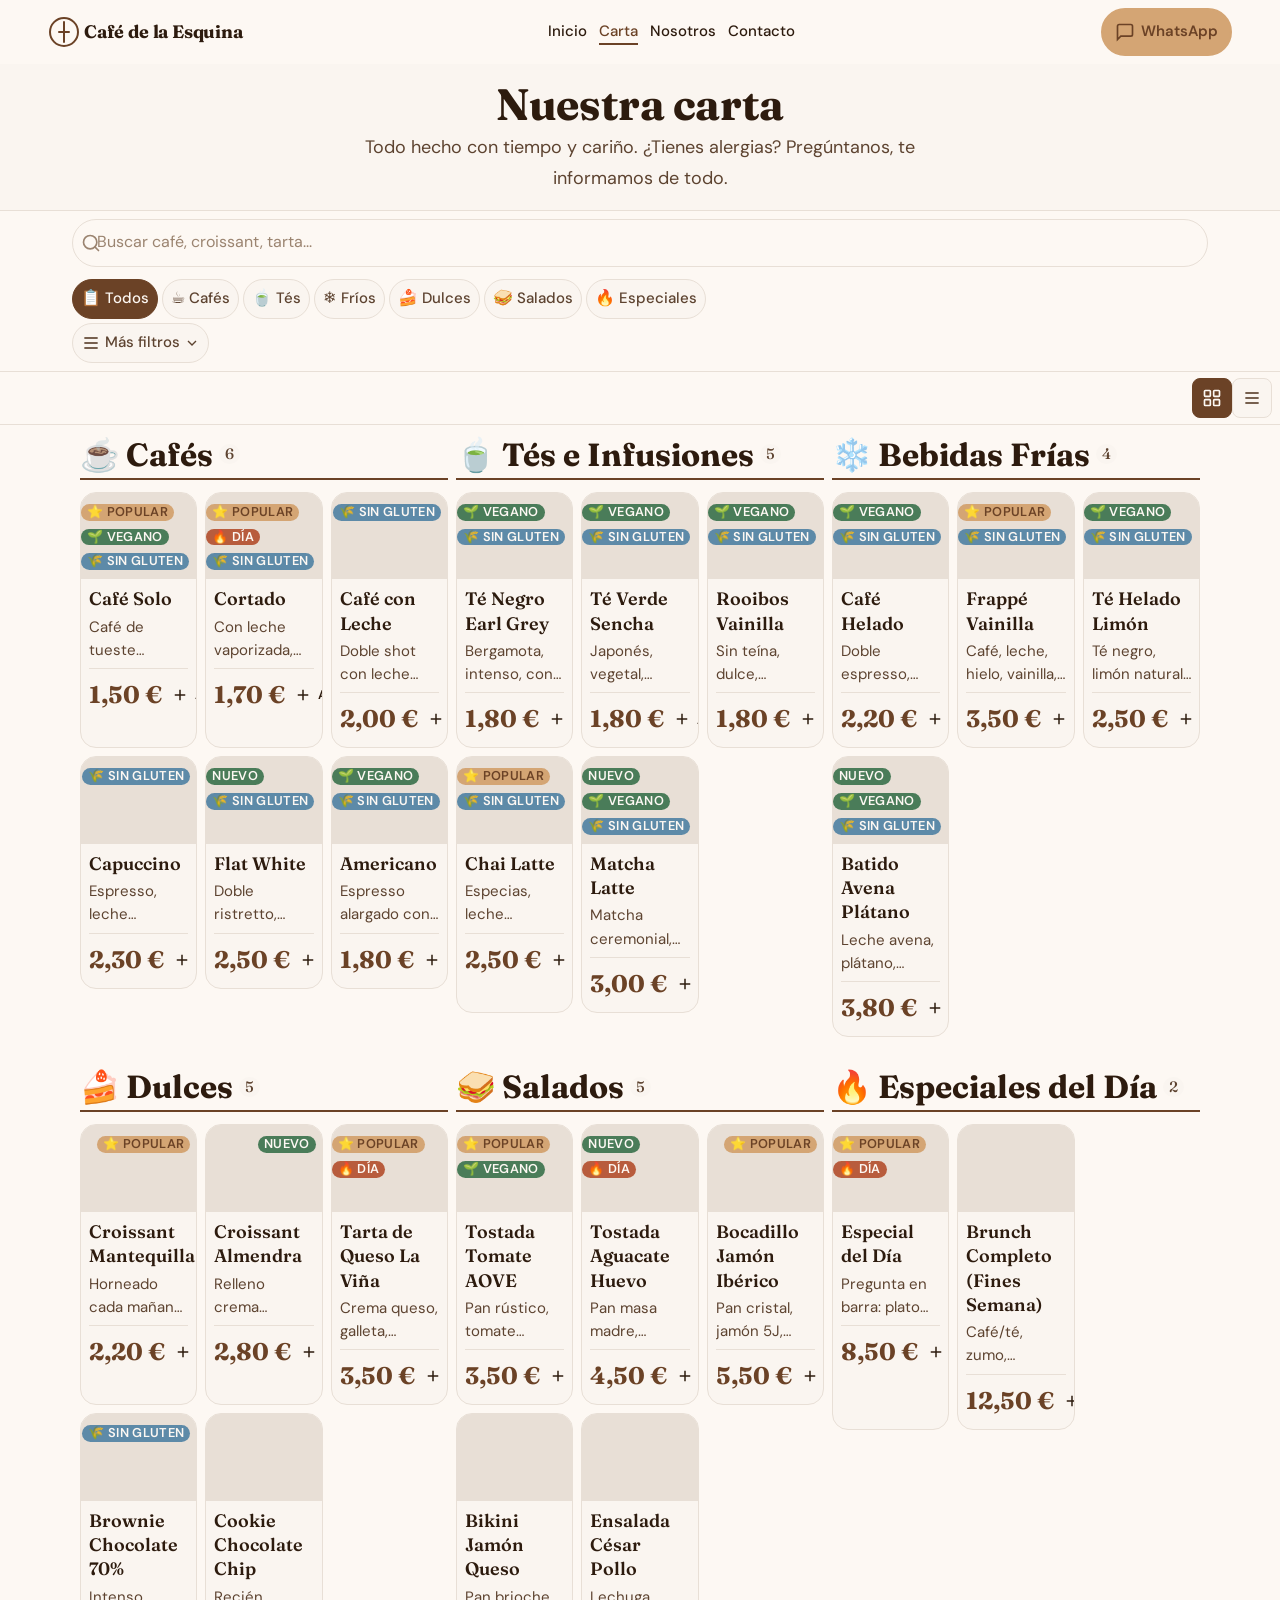
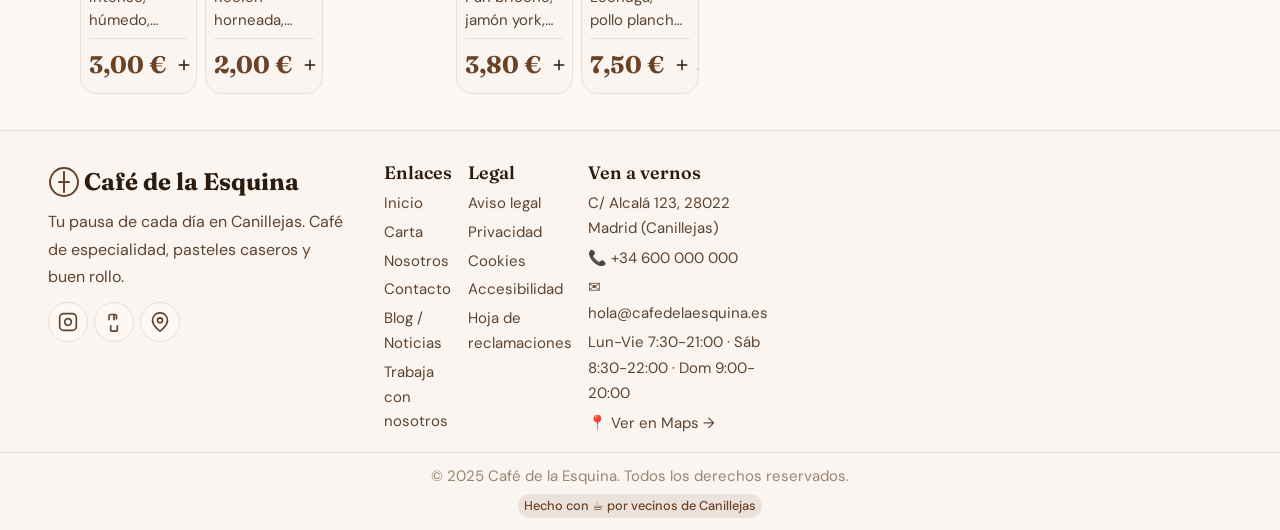
==== carta.html @ 40ae6f1a "Café de la Esquina - demo deploy ready" ====
<!DOCTYPE html>
<html lang="es">
<head>
  <meta charset="UTF-8">
  <meta name="viewport" content="width=device-width, initial-scale=1.0">
  <meta name="description" content="Carta completa de Café de la Esquina. Cafés de especialidad, tés, bebidas frías, dulces caseros y salados. Filtra por categoría, alérgenos o dieta. Pide por WhatsApp.">
  <meta name="theme-color" content="#6B4226">
  <title>Carta | Café de la Esquina</title>

  <!-- Open Graph -->
  <meta property="og:type" content="website">
  <meta property="og:url" content="https://cafe-esquina-demo.netlify.app/carta.html">
  <meta property="og:title" content="Carta completa | Café de la Esquina">
  <meta property="og:description" content="Cafés de especialidad, tés, bebidas frías, dulces caseros y salados. Filtra por categoría y pide por WhatsApp.">
  <meta property="og:image" content="https://cafe-esquina-demo.netlify.app/assets/images/og-carta.webp">

  <!-- Twitter Card -->
  <meta name="twitter:card" content="summary_large_image">
  <meta name="twitter:title" content="Carta completa | Café de la Esquina">
  <meta name="twitter:description" content="Cafés de especialidad, tés, bebidas frías, dulces caseros y salados.">

  <!-- Schema.org Menu -->
  <script type="application/ld+json">
  {
    "@context": "https://schema.org",
    "@type": "Menu",
    "name": "Carta Café de la Esquina",
    "description": "Cafés de especialidad, tés, bebidas frías, dulces caseros y salados",
    "hasMenuSection": [
      {"@type": "MenuSection", "name": "Cafés", "description": "Cafés de especialidad tueste natural"},
      {"@type": "MenuSection", "name": "Tés e Infusiones", "description": "Tés premium e infusiones sin teína"},
      {"@type": "MenuSection", "name": "Bebidas Frías", "description": "Café helado, frappés, tés fríos, batidos"},
      {"@type": "MenuSection", "name": "Dulces", "description": "Pasteles caseros, croissants, cookies"},
      {"@type": "MenuSection", "name": "Salados", "description": "Tostadas, bocadillos, ensaladas"},
      {"@type": "MenuSection", "name": "Especiales del Día", "description": "Plato casero cambiante y brunch fines de semana"}
    ]
  }
  </script>

  <!-- Fonts -->
  <link rel="preload" as="style" href="https://fonts.googleapis.com/css2?family=Fraunces:opsz,wght@9..144,400;9..144,600;9..144,700;9..144,900&family=DM+Sans:wght@400;500;600;700&family=JetBrains+Mono:wght@400;500&display=swap">
  <link rel="stylesheet" href="https://fonts.googleapis.com/css2?family=Fraunces:opsz,wght@9..144,400;9..144,600;9..144,700;9..144,900&family=DM+Sans:wght@400;500;600;700&family=JetBrains+Mono:wght@400;500&display=swap" media="print" onload="this.media='all'">
  <noscript><link rel="stylesheet" href="https://fonts.googleapis.com/css2?family=Fraunces:opsz,wght@9..144,400;9..144,600;9..144,700;9..144,900&family=DM+Sans:wght@400;500;600;700&family=JetBrains+Mono:wght@400;500&display=swap"></noscript>

  <!-- CSS -->
  <link rel="stylesheet" href="assets/css/main.css">
</head>
<body class="page-carta">
  <a href="#main" class="skip-link">Saltar al contenido principal</a>

  <!-- Header -->
  <header class="header" role="banner">
    <div class="header__inner container">
      <a href="/" class="header__logo" aria-label="Café de la Esquina - Inicio">
        <svg class="header__logo-icon" viewBox="0 0 32 32" fill="none" aria-hidden="true">
          <circle cx="16" cy="16" r="14" stroke="#6B4226" stroke-width="2"/>
          <path d="M16 6v10M16 16v10M11 16h10" stroke="#6B4226" stroke-width="2" stroke-linecap="round"/>
        </svg>
        <span class="header__logo-text">Café de la Esquina</span>
      </a>

      <nav class="header__nav" role="navigation" aria-label="Navegación principal">
        <ul class="header__nav-list">
          <li><a href="/" class="header__nav-link">Inicio</a></li>
          <li><a href="/carta.html" class="header__nav-link" aria-current="page">Carta</a></li>
          <li><a href="/nosotros.html" class="header__nav-link">Nosotros</a></li>
          <li><a href="/contacto.html" class="header__nav-link">Contacto</a></li>
        </ul>
      </nav>

      <div class="header__actions">
        <a href="https://wa.me/34600000000?text=Hola%21%20Quiero%20hacer%20un%20pedido" class="btn btn--accent header__btn-whatsapp" target="_blank" rel="noopener noreferrer" aria-label="WhatsApp: Pedir o reservar">
          <svg class="btn__icon" width="20" height="20" viewBox="0 0 24 24" fill="none" stroke="currentColor" stroke-width="2" aria-hidden="true"><path d="M21 15a2 2 0 0 1-2 2H7l-4 4V5a2 2 0 0 1 2-2h14a2 2 0 0 1 2 2z"></path></svg>
          <span>WhatsApp</span>
        </a>
        <button class="header__hamburger" aria-expanded="false" aria-controls="drawer" aria-label="Abrir menú">
          <span class="header__hamburger-icon" aria-hidden="true"></span>
        </button>
      </div>
    </div>
  </header>

  <!-- Mobile Drawer -->
  <div class="drawer-backdrop" id="drawer-backdrop" aria-hidden="true"></div>
  <aside class="drawer" id="drawer" role="dialog" aria-modal="true" aria-label="Menú móvil">
    <div class="drawer__header">
      <h2 class="drawer__title">Menú</h2>
      <button class="drawer__close" aria-label="Cerrar menú"><svg width="24" height="24" viewBox="0 0 24 24" fill="none" stroke="currentColor" stroke-width="2"><line x1="18" y1="6" x2="6" y2="18"></line><line x1="6" y1="6" x2="18" y2="18"></line></svg></button>
    </div>
    <nav class="drawer__nav" role="navigation" aria-label="Navegación móvil">
      <ul class="drawer__nav-list">
        <li><a href="/" class="drawer__nav-link">Inicio</a></li>
        <li><a href="/carta.html" class="drawer__nav-link" aria-current="page">Carta</a></li>
        <li><a href="/nosotros.html" class="drawer__nav-link">Nosotros</a></li>
        <li><a href="/contacto.html" class="drawer__nav-link">Contacto</a></li>
      </ul>
      <div class="drawer__info">
        <div class="drawer__info-item"><svg class="drawer__info-icon" viewBox="0 0 24 24" fill="none" stroke="currentColor" stroke-width="2" aria-hidden="true"><path d="M21 10c0 7-9 13-9 13s-9-6-9-13a9 9 0 0 1 18 0z"></path><circle cx="12" cy="10" r="3"></circle></svg><span>C/ Alcalá 123, 28022 Madrid (Canillejas)</span></div>
        <div class="drawer__info-item"><svg class="drawer__info-icon" viewBox="0 0 24 24" fill="none" stroke="currentColor" stroke-width="2" aria-hidden="true"><circle cx="12" cy="12" r="10"></circle><polyline points="12 6 12 12 16 14"></polyline></svg><span>Lun-Vie 7:30-21:00 · Sáb 8:30-22:00 · Dom 9:00-20:00</span></div>
      </div>
      <div class="drawer__actions">
        <a href="https://wa.me/34600000000?text=Hola%21%20Quiero%20hacer%20un%20pedido" class="btn btn--accent btn--full" target="_blank" rel="noopener noreferrer"><svg width="20" height="20" viewBox="0 0 24 24" fill="none" stroke="currentColor" stroke-width="2" aria-hidden="true"><path d="M21 15a2 2 0 0 1-2 2H7l-4 4V5a2 2 0 0 1 2-2h14a2 2 0 0 1 2 2z"></path></svg><span>Escribir por WhatsApp</span></a>
        <a href="/carta.html" class="btn btn--outline btn--full">Ver carta completa</a>
      </div>
    </nav>
  </aside>

  <main id="main" role="main">
    <!-- Page Header -->
    <header class="menu-header">
      <div class="container">
        <h1 class="menu-header__title text-h2">Nuestra carta</h1>
        <p class="menu-header__subtitle text-body-lg">Todo hecho con tiempo y cariño. ¿Tienes alergias? Pregúntanos, te informamos de todo.</p>
      </div>
    </header>

    <!-- Filters -->
    <div class="menu-filters" role="search" aria-label="Filtros de la carta">
      <div class="container">
        <div class="menu-filters__search">
          <label for="menu-search" class="visually-hidden">Buscar en la carta</label>
          <input type="search" id="menu-search" class="menu-filters__input form-input" placeholder="Buscar café, croissant, tarta..." aria-describedby="search-hint">
          <span id="search-hint" class="visually-hidden">Escribe para filtrar por nombre o descripción</span>
        </div>

        <div class="menu-filters__categories" role="tablist" aria-label="Categorías">
          <button class="menu-filters__category menu-filters__category--active" role="tab" aria-selected="true" data-category="all" aria-controls="menu-panel">
            <span class="menu-filters__category-icon" aria-hidden="true">📋</span> Todos
          </button>
          <button class="menu-filters__category" role="tab" aria-selected="false" data-category="cafes" aria-controls="menu-panel">
            <span class="menu-filters__category-icon" aria-hidden="true">☕</span> Cafés
          </button>
          <button class="menu-filters__category" role="tab" aria-selected="false" data-category="tes" aria-controls="menu-panel">
            <span class="menu-filters__category-icon" aria-hidden="true">🍵</span> Tés
          </button>
          <button class="menu-filters__category" role="tab" aria-selected="false" data-category="frios" aria-controls="menu-panel">
            <span class="menu-filters__category-icon" aria-hidden="true">❄️</span> Fríos
          </button>
          <button class="menu-filters__category" role="tab" aria-selected="false" data-category="dulces" aria-controls="menu-panel">
            <span class="menu-filters__category-icon" aria-hidden="true">🍰</span> Dulces
          </button>
          <button class="menu-filters__category" role="tab" aria-selected="false" data-category="salados" aria-controls="menu-panel">
            <span class="menu-filters__category-icon" aria-hidden="true">🥪</span> Salados
          </button>
          <button class="menu-filters__category" role="tab" aria-selected="false" data-category="especiales" aria-controls="menu-panel">
            <span class="menu-filters__category-icon" aria-hidden="true">🔥</span> Especiales
          </button>
        </div>

        <!-- Advanced Filters Toggle -->
        <button class="menu-filters__more" aria-expanded="false" aria-controls="advanced-filters" id="filters-toggle">
          <svg width="20" height="20" viewBox="0 0 24 24" fill="none" stroke="currentColor" stroke-width="2" aria-hidden="true"><line x1="4" y1="12" x2="20" y2="12"></line><line x1="4" y1="6" x2="20" y2="6"></line><line x1="4" y1="18" x2="20" y2="18"></line></svg>
          <span>Más filtros</span>
          <svg class="menu-filters__more-icon" width="16" height="16" viewBox="0 0 24 24" fill="none" stroke="currentColor" stroke-width="2" aria-hidden="true"><polyline points="6 9 12 15 18 9"></polyline></svg>
        </button>

        <!-- Advanced Filters Panel -->
        <div class="menu-filters__advanced" id="advanced-filters" role="region" aria-label="Filtros avanzados" hidden>
          <div class="menu-filters__advanced-group">
            <span class="menu-filters__advanced-label">Alérgenos</span>
            <div class="menu-filters__chips" role="group" aria-label="Filtrar por alérgenos">
              <button class="menu-filters__chip" data-filter="allergen" data-value="gluten" role="checkbox" aria-checked="false">🌾 Gluten</button>
              <button class="menu-filters__chip" data-filter="allergen" data-value="lactosa" role="checkbox" aria-checked="false">🥛 Lácteos</button>
              <button class="menu-filters__chip" data-filter="allergen" data-value="frutos-secos" role="checkbox" aria-checked="false">🥜 Frutos secos</button>
              <button class="menu-filters__chip" data-filter="allergen" data-value="huevo" role="checkbox" aria-checked="false">🥚 Huevo</button>
              <button class="menu-filters__chip" data-filter="allergen" data-value="soja" role="checkbox" aria-checked="false">🫘 Soja</button>
              <button class="menu-filters__chip" data-filter="allergen" data-value="sin-alergenos" role="checkbox" aria-checked="false">✅ Sin alérgenos</button>
            </div>
          </div>
          <div class="menu-filters__advanced-group">
            <span class="menu-filters__advanced-label">Dietas</span>
            <div class="menu-filters__chips" role="group" aria-label="Filtrar por dieta">
              <button class="menu-filters__chip" data-filter="dietary" data-value="vegan" role="checkbox" aria-checked="false">🌱 Vegano</button>
              <button class="menu-filters__chip" data-filter="dietary" data-value="vegetarian" role="checkbox" aria-checked="false">🥗 Vegetariano</button>
              <button class="menu-filters__chip" data-filter="dietary" data-value="sin-azucar" role="checkbox" aria-checked="false">🚫 Sin azúcar</button>
              <button class="menu-filters__chip" data-filter="dietary" data-value="gluten-free" role="checkbox" aria-checked="false">🌾 Sin gluten</button>
            </div>
          </div>
          <div class="menu-filters__advanced-group">
            <label class="form-checkbox">
              <input type="checkbox" id="filter-favorites" class="form-input" role="checkbox">
              <span class="form-checkbox__check"></span>
              <span>Solo mis favoritos ❤️</span>
            </label>
          </div>
        </div>
      </div>
    </div>

    <!-- View Toggle (Desktop) -->
    <div class="menu-view-toggle" role="group" aria-label="Cambiar vista" hidden>
      <button class="menu-view-toggle__btn menu-view-toggle__btn--active" data-view="grid" aria-pressed="true" aria-label="Vista cuadrícula">
        <svg class="menu-view-toggle__icon" viewBox="0 0 24 24" fill="none" stroke="currentColor" stroke-width="2" aria-hidden="true"><rect x="3" y="3" width="7" height="7" rx="1"></rect><rect x="14" y="3" width="7" height="7" rx="1"></rect><rect x="3" y="14" width="7" height="7" rx="1"></rect><rect x="14" y="14" width="7" height="7" rx="1"></rect></svg>
      </button>
      <button class="menu-view-toggle__btn" data-view="list" aria-pressed="false" aria-label="Vista lista">
        <svg class="menu-view-toggle__icon" viewBox="0 0 24 24" fill="none" stroke="currentColor" stroke-width="2" aria-hidden="true"><line x1="4" y1="6" x2="20" y2="6"></line><line x1="4" y1="12" x2="20" y2="12"></line><line x1="4" y1="18" x2="20" y2="18"></line></svg>
      </button>
    </div>

    <!-- Menu Content -->
    <section class="menu-content" id="menu-panel" aria-label="Platos de la carta">
      <div class="container">
        <div class="menu-grid" id="menu-grid" role="list">
          <!-- Populated by JS -->
        </div>
      </div>
    </section>
  </main>

  <!-- Location Bar (Mobile) -->
  <div class="location-bar location-bar--mobile" role="contentinfo" aria-label="Información de ubicación y contacto rápido">
    <a href="https://maps.app.goo.gl/XXXX" class="location-bar__item" target="_blank" rel="noopener noreferrer" aria-label="Ver en Google Maps">
      <svg class="location-bar__icon" viewBox="0 0 24 24" fill="none" stroke="currentColor" stroke-width="2" aria-hidden="true"><path d="M21 10c0 7-9 13-9 13s-9-6-9-13a9 9 0 0 1 18 0z"></path><circle cx="12" cy="10" r="3"></circle></svg>
      <span class="location-bar__label">Ubicación</span>
      <span class="location-bar__text">Canillejas</span>
    </a>
    <div class="location-bar__item" id="location-status" aria-live="polite">
      <svg class="location-bar__icon" viewBox="0 0 24 24" fill="none" stroke="currentColor" stroke-width="2" aria-hidden="true"><circle cx="12" cy="12" r="10"></circle><polyline points="12 6 12 12 16 14"></polyline></svg>
      <span class="location-bar__label">Estado</span>
      <span class="location-bar__status location-bar__status--open" id="location-status-text">Abierto ahora</span>
    </div>
    <a href="https://wa.me/34600000000?text=Hola%21%20Quiero%20hacer%20un%20pedido" class="location-bar__item location-bar__item--whatsapp" target="_blank" rel="noopener noreferrer" aria-label="WhatsApp: Pedir o reservar">
      <svg class="location-bar__icon" viewBox="0 0 24 24" fill="none" stroke="currentColor" stroke-width="2" aria-hidden="true"><path d="M21 15a2 2 0 0 1-2 2H7l-4 4V5a2 2 0 0 1 2-2h14a2 2 0 0 1 2 2z"></path></svg>
      <span class="location-bar__label">WhatsApp</span>
    </a>
  </div>

  <!-- Cart -->
  <aside class="cart" id="cart" role="dialog" aria-modal="true" aria-label="Tu pedido" hidden>
    <div class="cart__header">
      <h2 class="cart__title">Tu pedido</h2>
      <button class="cart__close" aria-label="Cerrar carrito"><svg width="24" height="24" viewBox="0 0 24 24" fill="none" stroke="currentColor" stroke-width="2"><line x1="18" y1="6" x2="6" y2="18"></line><line x1="6" y1="6" x2="18" y2="18"></line></svg></button>
    </div>
    <div class="cart__empty">Tu carrito está vacío... pero la barra te espera ☕</div>
    <div class="cart__items" role="list" aria-label="Items del pedido"></div>
    <div class="cart__summary hidden">
      <div class="cart__total"><span class="cart__total-label">Total</span><span class="cart__total-amount text-price">0,00&nbsp;€</span></div>
      <div class="cart__actions">
        <button class="btn btn--accent btn--full btn--lg" id="cart-whatsapp">Pedir por WhatsApp</button>
        <button class="btn btn--ghost btn--full" id="cart-clear">Vaciar carrito</button>
      </div>
    </div>
  </aside>

  <!-- Footer -->
  <footer class="footer" role="contentinfo">
    <div class="footer__main container">
      <div class="footer__brand">
        <a href="/" class="footer__logo" aria-label="Café de la Esquina - Inicio">
          <svg class="footer__logo-icon" viewBox="0 0 32 32" fill="none" aria-hidden="true"><circle cx="16" cy="16" r="14" stroke="#6B4226" stroke-width="2"/><path d="M16 6v10M16 16v10M11 16h10" stroke="#6B4226" stroke-width="2" stroke-linecap="round"/></svg>
          <span class="footer__logo-text">Café de la Esquina</span>
        </a>
        <p class="footer__tagline">Tu pausa de cada día en Canillejas. Café de especialidad, pasteles caseros y buen rollo.</p>
        <div class="footer__social" role="list" aria-label="Redes sociales">
          <a href="https://instagram.com/cafedelaesquina" class="footer__social-link" target="_blank" rel="noopener noreferrer" aria-label="Instagram"><svg class="footer__social-icon" viewBox="0 0 24 24" fill="none" stroke="currentColor" stroke-width="2" aria-hidden="true"><rect x="2" y="2" width="20" height="20" rx="5" ry="5"></rect><path d="M16 11.37A4 4 0 1 1 12.63 8 4 4 0 0 1 16 11.37z"></path><line x1="17.5" y1="6.5" x2="17.51" y2="6.5"></line></svg></a>
          <a href="https://tiktok.com/@cafedelaesquina" class="footer__social-link" target="_blank" rel="noopener noreferrer" aria-label="TikTok"><svg class="footer__social-icon" viewBox="0 0 24 24" fill="none" stroke="currentColor" stroke-width="2" aria-hidden="true"><path d="M15 8.85V5a2 2 0 0 0-2-2H8a2 2 0 0 0-2 2v4.85M12 4v6M8 16v5a2 2 0 0 0 2 2h4a2 2 0 0 0 2-2v-5"></path></svg></a>
          <a href="https://maps.app.goo.gl/XXXX" class="footer__social-link" target="_blank" rel="noopener noreferrer" aria-label="Google Maps"><svg class="footer__social-icon" viewBox="0 0 24 24" fill="none" stroke="currentColor" stroke-width="2" aria-hidden="true"><path d="M21 10c0 7-9 13-9 13s-9-6-9-13a9 9 0 0 1 18 0z"></path><circle cx="12" cy="10" r="3"></circle></svg></a>
        </div>
      </div>

      <div class="footer__columns">
        <nav class="footer__column" aria-label="Enlaces principales">
          <h3 class="footer__column-title">Enlaces</h3>
          <ul class="footer__links">
            <li><a href="/" class="footer__link">Inicio</a></li>
            <li><a href="/carta.html" class="footer__link">Carta</a></li>
            <li><a href="/nosotros.html" class="footer__link">Nosotros</a></li>
            <li><a href="/contacto.html" class="footer__link">Contacto</a></li>
            <li><a href="/blog.html" class="footer__link">Blog / Noticias</a></li>
            <li><a href="/trabaja.html" class="footer__link">Trabaja con nosotros</a></li>
          </ul>
        </nav>

        <nav class="footer__column" aria-label="Información legal">
          <h3 class="footer__column-title">Legal</h3>
          <ul class="footer__links">
            <li><a href="/aviso-legal.html" class="footer__link">Aviso legal</a></li>
            <li><a href="/privacidad.html" class="footer__link">Privacidad</a></li>
            <li><a href="/cookies.html" class="footer__link">Cookies</a></li>
            <li><a href="/accesibilidad.html" class="footer__link">Accesibilidad</a></li>
            <li><a href="/hoja-reclamaciones.html" class="footer__link">Hoja de reclamaciones</a></li>
          </ul>
        </nav>

        <div class="footer__column">
          <h3 class="footer__column-title">Ven a vernos</h3>
          <address class="footer__info" style="font-style: normal;">
            <p>C/ Alcalá 123, 28022 Madrid (Canillejas)</p>
            <p><a href="tel:+34600000000" class="footer__info-link">📞 +34 600 000 000</a></p>
            <p><a href="mailto:hola@cafedelaesquina.es" class="footer__info-link">✉️ hola@cafedelaesquina.es</a></p>
            <p>Lun-Vie 7:30-21:00 · Sáb 8:30-22:00 · Dom 9:00-20:00</p>
            <a href="https://maps.app.goo.gl/XXXX" class="footer__info-link" target="_blank" rel="noopener noreferrer">📍 Ver en Maps →</a>
          </address>
        </div>
      </div>
    </div>

    <div class="footer__bottom">
      <p class="footer__copyright">&copy; 2025 Café de la Esquina. Todos los derechos reservados.</p>
      <p class="footer__badge">Hecho con ☕ por vecinos de Canillejas</p>
    </div>
  </footer>

  <!-- Scripts -->
  <script type="module" src="assets/js/main.js"></script>
</body>
</html>
---- assets/css/main.css ----
/* ========================================
   Café de la Esquina — Main Stylesheet
   Design tokens + components + utilities
   Mobile-first, zero dependencies
   ======================================== */

/* ========================================
   DESIGN TOKENS (from design-tokens.css)
   ======================================== */

:root {
  /* Colors */
  --color-primary: #6B4226;
  --color-secondary: #C49A6C;
  --color-accent: #D4A574;
  --color-bg: #FDF8F3;
  --color-surface: #FAF5F0;
  --color-text: #2D1B0E;
  --color-text-secondary: #5D4330;
  --color-text-muted: #9B8470;
  --color-text-inverse: #FDF8F3;
  --color-success: #4A7C59;
  --color-warning: #C49A6C;
  --color-error: #B85C3D;
  --color-info: #5D8AA8;

  --color-btn-primary-bg: var(--color-primary);
  --color-btn-primary-text: var(--color-text-inverse);
  --color-btn-primary-hover: #54331D;
  --color-btn-primary-active: #482A1A;

  --color-btn-secondary-bg: var(--color-secondary);
  --color-btn-secondary-text: var(--color-primary);
  --color-btn-secondary-hover: #B88D5E;
  --color-btn-secondary-active: #A67D52;

  --color-btn-accent-bg: var(--color-accent);
  --color-btn-accent-text: var(--color-primary);
  --color-btn-accent-hover: #C89666;
  --color-btn-accent-active: #B8885A;

  --color-btn-ghost-hover: rgba(107, 66, 38, 0.1);
  --color-btn-ghost-active: rgba(107, 66, 38, 0.15);

  --color-link: var(--color-primary);
  --color-link-hover: #54331D;
  --color-link-visited: rgba(107, 66, 38, 0.7);

  --color-focus-ring: var(--color-accent);
  --color-focus-ring-rgb: 212, 165, 116;

  --color-border: #E8DFD6;
  --color-border-hover: #D4C4B0;
  --color-border-focus: var(--color-primary);
  --color-border-error: var(--color-error);

  --color-input-bg: var(--color-bg);
  --color-input-placeholder: var(--color-text-muted);
  --color-input-disabled-bg: rgba(250, 245, 240, 0.5);

  --color-card-bg: var(--color-surface);
  --color-card-border: var(--color-border);
  --color-card-hover-border: rgba(107, 66, 38, 0.3);
  --color-card-hover-shadow: 0 12px 24px -8px rgb(45 27 14 / 0.12), 0 4px 8px -4px rgb(45 27 14 / 0.08);

  --color-badge-new: var(--color-success);
  --color-badge-popular: var(--color-accent);
  --color-badge-hot: var(--color-error);
  --color-badge-vegan: var(--color-success);
  --color-badge-gf: var(--color-info);

  --color-overlay-gradient: linear-gradient(180deg, rgba(45,27,14,0) 0%, rgba(45,27,14,0.6) 100%);
  --color-scrim: rgba(45, 27, 14, 0.4);

  /* Typography */
  --font-heading: 'Fraunces', Georgia, 'Times New Roman', serif;
  --font-body: 'DM Sans', system-ui, -apple-system, 'Segoe UI', Roboto, sans-serif;
  --font-mono: 'JetBrains Mono', 'Fira Code', monospace;

  --font-light: 300;
  --font-normal: 400;
  --font-medium: 500;
  --font-semibold: 600;
  --font-bold: 700;
  --font-extrabold: 800;
  --font-black: 900;

  --text-xs: clamp(0.7rem, 0.65rem + 0.25vw, 0.8rem);
  --text-sm: clamp(0.8125rem, 0.75rem + 0.3125vw, 0.9375rem);
  --text-base: clamp(0.9375rem, 0.875rem + 0.3125vw, 1rem);
  --text-lg: clamp(1.0625rem, 1rem + 0.3125vw, 1.125rem);
  --text-xl: clamp(1.25rem, 1.125rem + 0.625vw, 1.5rem);
  --text-2xl: clamp(1.5rem, 1.25rem + 1.25vw, 2rem);
  --text-3xl: clamp(1.875rem, 1.5rem + 1.875vw, 2.75rem);
  --text-4xl: clamp(2.25rem, 1.75rem + 2.5vw, 3.5rem);

  --leading-tight: 1.1;
  --leading-snug: 1.35;
  --leading-normal: 1.55;
  --leading-relaxed: 1.7;

  /* Spacing */
  --space-0: 0;
  --space-1: 0.125rem;
  --space-2: 0.25rem;
  --space-3: 0.375rem;
  --space-4: 0.5rem;
  --space-5: 0.625rem;
  --space-6: 0.75rem;
  --space-8: 1rem;
  --space-10: 1.25rem;
  --space-12: 1.5rem;
  --space-16: 2rem;
  --space-20: 2.5rem;
  --space-24: 3rem;
  --space-32: 4rem;
  --space-40: 5rem;
  --space-48: 6rem;

  --space-section-y: clamp(3rem, 8vw, 6rem);
  --space-container-x: clamp(1rem, 4vw, 2rem);
  --space-gap: clamp(1rem, 3vw, 1.5rem);
  --space-hero: clamp(4rem, 12vw, 8rem);

  /* Border Radius */
  --radius-none: 0;
  --radius-sm: 0.25rem;
  --radius-md: 0.5rem;
  --radius-lg: 0.75rem;
  --radius-xl: 1rem;
  --radius-2xl: 1.5rem;
  --radius-full: 9999px;
  --radius-image: 0.75rem;

  /* Shadows */
  --shadow-none: none;
  --shadow-xs: 0 1px 2px 0 rgb(45 27 14 / 0.05);
  --shadow-sm: 0 1px 3px 0 rgb(45 27 14 / 0.08), 0 1px 2px -1px rgb(45 27 14 / 0.08);
  --shadow-md: 0 4px 6px -1px rgb(45 27 14 / 0.07), 0 2px 4px -2px rgb(45 27 14 / 0.07);
  --shadow-lg: 0 10px 15px -3px rgb(45 27 14 / 0.07), 0 4px 6px -4px rgb(45 27 14 / 0.07);
  --shadow-xl: 0 20px 25px -5px rgb(45 27 14 / 0.08), 0 8px 10px -6px rgb(45 27 14 / 0.08);
  --shadow-2xl: 0 25px 50px -12px rgb(45 27 14 / 0.12);
  --shadow-inner: inset 0 2px 4px 0 rgb(45 27 14 / 0.05);
  --shadow-focus: 0 0 0 3px rgb(212 165 116 / 0.4);
  --shadow-card-hover: 0 12px 24px -8px rgb(45 27 14 / 0.12), 0 4px 8px -4px rgb(45 27 14 / 0.08);

  /* Z-index scale */
  --z-dropdown: 100;
  --z-sticky: 200;
  --z-fixed: 300;
  --z-drawer-backdrop: 400;
  --z-drawer: 500;
  --z-modal-backdrop: 600;
  --z-modal: 700;
  --z-toast: 800;
  --z-tooltip: 900;

  /* Transitions */
  --transition-fast: 150ms ease;
  --transition-base: 200ms ease;
  --transition-slow: 300ms ease;

  /* Container */
  --container-max: 1200px;
}

/* ========================================
   RESET & BASE
   ======================================== */

*, *::before, *::after {
  box-sizing: border-box;
  margin: 0;
  padding: 0;
}

html {
  font-size: 16px;
  scroll-behavior: smooth;
  -webkit-text-size-adjust: 100%;
}

@media (prefers-reduced-motion: reduce) {
  html { scroll-behavior: auto; }
  *, *::before, *::after {
    animation-duration: 0.01ms !important;
    animation-iteration-count: 1 !important;
    transition-duration: 0.01ms !important;
  }
}

body {
  font-family: var(--font-body);
  font-size: var(--text-base);
  font-weight: var(--font-normal);
  line-height: var(--leading-normal);
  color: var(--color-text);
  background-color: var(--color-bg);
  -webkit-font-smoothing: antialiased;
  -moz-osx-font-smoothing: grayscale;
  text-rendering: optimizeLegibility;
}

img, picture, video, canvas, svg {
  display: block;
  max-width: 100%;
  height: auto;
}

img { vertical-align: middle; }

a {
  color: var(--color-link);
  text-decoration: none;
  transition: color var(--transition-fast);
}

a:hover { color: var(--color-link-hover); }
a:visited { color: var(--color-link-visited); }
a:focus-visible { outline: none; box-shadow: var(--shadow-focus); border-radius: var(--radius-sm); }

button {
  font-family: inherit;
  font-size: inherit;
  line-height: inherit;
  color: inherit;
  background: none;
  border: none;
  cursor: pointer;
}

input, textarea, select {
  font-family: inherit;
  font-size: inherit;
  line-height: inherit;
  color: inherit;
}

ul, ol { list-style: none; }

h1, h2, h3, h4, h5, h6 {
  font-family: var(--font-heading);
  font-weight: var(--font-bold);
  line-height: var(--leading-tight);
  color: var(--color-text);
}

.text-h1 { font-size: var(--text-4xl); letter-spacing: -0.02em; }
.text-h2 { font-size: var(--text-3xl); letter-spacing: -0.01em; }
.text-h3 { font-size: var(--text-2xl); }
.text-h4 { font-size: var(--text-xl); }

.text-body { font-size: var(--text-base); line-height: var(--leading-normal); }
.text-body-lg { font-size: var(--text-lg); line-height: var(--leading-relaxed); }
.text-caption { font-size: var(--text-sm); color: var(--color-text-secondary); line-height: var(--leading-normal); }
.text-label { font-size: var(--text-xs); font-weight: var(--font-medium); text-transform: uppercase; letter-spacing: 0.05em; }
.text-price { font-family: var(--font-heading); font-size: var(--text-xl); font-weight: var(--font-bold); color: var(--color-primary); line-height: 1; }

/* ========================================
   ACCESSIBILITY UTILITIES
   ======================================== */

.skip-link {
  position: absolute;
  top: -100%;
  left: 50%;
  transform: translateX(-50%);
  padding: var(--space-4) var(--space-6);
  background: var(--color-primary);
  color: var(--color-text-inverse);
  font-family: var(--font-body);
  font-weight: var(--font-medium);
  border-radius: var(--radius-md);
  z-index: var(--z-tooltip);
  transition: top var(--transition-fast);
}

.skip-link:focus { top: var(--space-4); outline: none; box-shadow: var(--shadow-focus); }

.visually-hidden {
  position: absolute;
  width: 1px;
  height: 1px;
  padding: 0;
  margin: -1px;
  overflow: hidden;
  clip: rect(0, 0, 0, 0);
  white-space: nowrap;
  border: 0;
}

:focus:not(:focus-visible) { outline: none; }

:focus-visible {
  outline: none;
  box-shadow: var(--shadow-focus);
  border-radius: var(--radius-sm);
}

@media (prefers-contrast: high) {
  :root {
    --color-border: var(--color-text);
    --color-border-hover: var(--color-text);
    --color-card-border: var(--color-text);
  }
}

/* ========================================
   LAYOUT UTILITIES
   ======================================== */

.container {
  width: 100%;
  max-width: var(--container-max);
  margin: 0 auto;
  padding-left: var(--space-container-x);
  padding-right: var(--space-container-x);
}

.section {
  padding-top: var(--space-section-y);
  padding-bottom: var(--space-section-y);
}

.section--alt { background: var(--color-surface); }

.grid { display: grid; gap: var(--space-gap); }
.flex { display: flex; }
.flex-col { flex-direction: column; }
.items-center { align-items: center; }
.justify-center { justify-content: center; }
.justify-between { justify-content: space-between; }
.gap-4 { gap: var(--space-4); }
.gap-6 { gap: var(--space-6); }
.gap-8 { gap: var(--space-8); }
.gap-12 { gap: var(--space-12); }

/* ========================================
   BUTTONS
   ======================================== */

.btn {
  display: inline-flex;
  align-items: center;
  justify-content: center;
  gap: var(--space-3);
  padding: var(--space-3) var(--space-6);
  font-family: var(--font-body);
  font-size: var(--text-sm);
  font-weight: var(--font-semibold);
  line-height: 1.5;
  border-radius: var(--radius-full);
  transition: all var(--transition-fast);
  min-height: 48px;
  min-width: 48px;
  white-space: nowrap;
}

.btn:disabled { opacity: 0.5; cursor: not-allowed; pointer-events: none; }

.btn--primary {
  background: var(--color-btn-primary-bg);
  color: var(--color-btn-primary-text);
  border: 2px solid var(--color-btn-primary-bg);
}

.btn--primary:hover:not(:disabled) {
  background: var(--color-btn-primary-hover);
  border-color: var(--color-btn-primary-hover);
}

.btn--primary:active:not(:disabled) {
  background: var(--color-btn-primary-active);
  border-color: var(--color-btn-primary-active);
}

.btn--secondary {
  background: var(--color-btn-secondary-bg);
  color: var(--color-btn-secondary-text);
  border: 2px solid var(--color-btn-secondary-bg);
}

.btn--secondary:hover:not(:disabled) {
  background: var(--color-btn-secondary-hover);
  border-color: var(--color-btn-secondary-hover);
}

.btn--secondary:active:not(:disabled) {
  background: var(--color-btn-secondary-active);
  border-color: var(--color-btn-secondary-active);
}

.btn--accent {
  background: var(--color-btn-accent-bg);
  color: var(--color-btn-accent-text);
  border: 2px solid var(--color-btn-accent-bg);
}

.btn--accent:hover:not(:disabled) {
  background: var(--color-btn-accent-hover);
  border-color: var(--color-btn-accent-hover);
}

.btn--accent:active:not(:disabled) {
  background: var(--color-btn-accent-active);
  border-color: var(--color-btn-accent-active);
}

.btn--ghost {
  background: transparent;
  color: var(--color-text);
  border: 2px solid transparent;
}

.btn--ghost:hover:not(:disabled) { background: var(--color-btn-ghost-hover); }
.btn--ghost:active:not(:disabled) { background: var(--color-btn-ghost-active); }

.btn--outline {
  background: transparent;
  color: var(--color-primary);
  border: 2px solid var(--color-primary);
}

.btn--outline:hover:not(:disabled) {
  background: var(--color-primary);
  color: var(--color-text-inverse);
}

.btn--sm { padding: var(--space-2) var(--space-4); font-size: var(--text-xs); min-height: 40px; }
.btn--lg { padding: var(--space-4) var(--space-8); font-size: var(--text-base); min-height: 56px; }
.btn--full { width: 100%; }

.btn__icon { display: flex; flex-shrink: 0; }

/* ========================================
   BADGES
   ======================================== */

.badge {
  display: inline-flex;
  align-items: center;
  padding: var(--space-1) var(--space-3);
  font-size: var(--text-xs);
  font-weight: var(--font-semibold);
  line-height: 1;
  border-radius: var(--radius-full);
  text-transform: uppercase;
  letter-spacing: 0.025em;
}

.badge--new { background: var(--color-badge-new); color: var(--color-text-inverse); }
.badge--popular { background: var(--color-badge-popular); color: var(--color-primary); }
.badge--hot { background: var(--color-badge-hot); color: var(--color-text-inverse); }
.badge--vegan { background: var(--color-badge-vegan); color: var(--color-text-inverse); }
.badge--gf { background: var(--color-badge-gf); color: var(--color-text-inverse); }
.badge--day { background: var(--color-error); color: var(--color-text-inverse); }
.badge--new-item { background: var(--color-success); color: var(--color-text-inverse); }
.badge--unavailable { background: var(--color-text-muted); color: var(--color-text-inverse); }

/* ========================================
   CARDS
   ======================================== */

.card {
  background: var(--color-card-bg);
  border: 1px solid var(--color-card-border);
  border-radius: var(--radius-xl);
  overflow: hidden;
  transition: all var(--transition-base);
}

.card:hover {
  border-color: var(--color-card-hover-border);
  box-shadow: var(--color-card-hover-shadow);
  transform: translateY(-2px);
}

.card:focus-within {
  outline: none;
  box-shadow: var(--shadow-focus);
}

.card__media {
  position: relative;
  aspect-ratio: 4 / 3;
  overflow: hidden;
  background: var(--color-border);
}

.card__image {
  width: 100%;
  height: 100%;
  object-fit: cover;
  transition: transform var(--transition-slow);
}

.card:hover .card__image { transform: scale(1.03); }

.card__badge { position: absolute; top: var(--space-3); right: var(--space-3); z-index: 1; }

.card__content { padding: var(--space-4); }

.card__name { font-family: var(--font-heading); font-size: var(--text-lg); font-weight: var(--font-semibold); line-height: var(--leading-snug); margin-bottom: var(--space-2); }

.card__description { font-size: var(--text-sm); color: var(--color-text-secondary); line-height: var(--leading-normal); display: -webkit-box; -webkit-line-clamp: 2; -webkit-box-orient: vertical; overflow: hidden; margin-bottom: var(--space-3); }

.card__footer { display: flex; align-items: center; justify-content: space-between; gap: var(--space-4); padding-top: var(--space-3); border-top: 1px solid var(--color-border); }

.card__price { font-family: var(--font-heading); font-size: var(--text-xl); font-weight: var(--font-bold); color: var(--color-primary); }

.card__actions { display: flex; gap: var(--space-2); }

/* ========================================
   FORM ELEMENTS
   ======================================== */

.form-group { margin-bottom: var(--space-4); }

.form-label { display: block; font-size: var(--text-sm); font-weight: var(--font-medium); color: var(--color-text); margin-bottom: var(--space-2); }

.form-input, .form-select, .form-textarea {
  width: 100%;
  padding: var(--space-3) var(--space-4);
  font-size: var(--text-base);
  color: var(--color-text);
  background: var(--color-input-bg);
  border: 1px solid var(--color-border);
  border-radius: var(--radius-lg);
  transition: all var(--transition-fast);
  min-height: 48px;
}

.form-input::placeholder, .form-textarea::placeholder { color: var(--color-input-placeholder); }

.form-input:hover, .form-select:hover, .form-textarea:hover { border-color: var(--color-border-hover); }

.form-input:focus, .form-select:focus, .form-textarea:focus {
  outline: none;
  border-color: var(--color-border-focus);
  box-shadow: var(--shadow-focus);
}

.form-input:disabled, .form-select:disabled, .form-textarea:disabled {
  background: var(--color-input-disabled-bg);
  cursor: not-allowed;
}

.form-input[aria-invalid="true"], .form-select[aria-invalid="true"], .form-textarea[aria-invalid="true"] {
  border-color: var(--color-border-error);
}

.form-error { display: block; margin-top: var(--space-1); font-size: var(--text-xs); color: var(--color-error); }

.form-textarea { min-height: 120px; resize: vertical; }

.form-checkbox, .form-radio {
  display: flex;
  align-items: center;
  gap: var(--space-3);
  cursor: pointer;
}

.form-checkbox input, .form-radio input {
  width: 20px;
  height: 20px;
  accent-color: var(--color-primary);
  flex-shrink: 0;
}

/* ========================================
   HEADER & NAVIGATION
   ======================================== */

.header {
  position: sticky;
  top: 0;
  z-index: var(--z-sticky);
  height: 56px;
  background: transparent;
  border-bottom: 1px solid transparent;
  transition: all var(--transition-base);
}

.header--scrolled {
  background: rgba(250, 245, 240, 0.95);
  backdrop-filter: blur(12px);
  border-color: var(--color-border);
  box-shadow: var(--shadow-sm);
}

.header__inner {
  display: flex;
  align-items: center;
  justify-content: space-between;
  height: 100%;
  padding: 0 var(--space-4);
}

.header__logo { display: flex; align-items: center; gap: var(--space-2); text-decoration: none; z-index: var(--z-drawer); }

.header__logo-icon { width: 32px; height: 32px; flex-shrink: 0; }

.header__logo-text { font-family: var(--font-heading); font-size: var(--text-lg); font-weight: var(--font-bold); color: var(--color-text); letter-spacing: -0.01em; }

.header__nav { display: none; }

.header__nav-list { display: flex; align-items: center; gap: var(--space-6); }

.header__nav-link { font-size: var(--text-sm); font-weight: var(--font-medium); color: var(--color-text); padding: var(--space-2) 0; position: relative; }

.header__nav-link::after { content: ''; position: absolute; bottom: 0; left: 0; width: 0; height: 2px; background: var(--color-primary); transition: width var(--transition-base); }

.header__nav-link:hover::after, .header__nav-link[aria-current="page"]::after { width: 100%; }

.header__nav-link[aria-current="page"] { color: var(--color-primary); }

.header__actions { display: flex; align-items: center; gap: var(--space-2); }

.header__btn-whatsapp { display: none; }

.header__hamburger { display: flex; align-items: center; justify-content: center; width: 48px; height: 48px; border-radius: var(--radius-md); color: var(--color-text); transition: background var(--transition-fast); }

.header__hamburger:hover { background: var(--color-btn-ghost-hover); }
.header__hamburger:focus-visible { box-shadow: var(--shadow-focus); }

.header__hamburger-icon { width: 24px; height: 2px; background: currentColor; position: relative; transition: background var(--transition-fast); }

.header__hamburger-icon::before, .header__hamburger-icon::after { content: ''; position: absolute; left: 0; width: 100%; height: 2px; background: currentColor; transition: transform var(--transition-base); }

.header__hamburger-icon::before { top: -7px; }
.header__hamburger-icon::after { bottom: -7px; }

.header__hamburger[aria-expanded="true"] .header__hamburger-icon { background: transparent; }
.header__hamburger[aria-expanded="true"] .header__hamburger-icon::before { transform: rotate(45deg) translate(5px, 5px); }
.header__hamburger[aria-expanded="true"] .header__hamburger-icon::after { transform: rotate(-45deg) translate(5px, -5px); }

/* Drawer */
.drawer-backdrop {
  position: fixed;
  inset: 0;
  background: var(--color-scrim);
  backdrop-filter: blur(4px);
  opacity: 0;
  visibility: hidden;
  z-index: var(--z-drawer-backdrop);
  transition: opacity var(--transition-base), visibility var(--transition-base);
}

.drawer-backdrop--open { opacity: 1; visibility: visible; }

.drawer {
  position: fixed;
  top: 0;
  right: 0;
  bottom: 0;
  width: 85vw;
  max-width: 320px;
  background: var(--color-surface);
  border-left: 1px solid var(--color-border);
  box-shadow: var(--shadow-xl);
  z-index: var(--z-drawer);
  transform: translateX(100%);
  transition: transform var(--transition-base);
  display: flex;
  flex-direction: column;
}

.drawer--open { transform: translateX(0); }

.drawer__header { display: flex; align-items: center; justify-content: space-between; padding: var(--space-4); border-bottom: 1px solid var(--color-border); }

.drawer__title { font-family: var(--font-heading); font-size: var(--text-lg); font-weight: var(--font-semibold); }

.drawer__close { display: flex; align-items: center; justify-content: center; width: 44px; height: 44px; border-radius: var(--radius-md); color: var(--color-text); transition: background var(--transition-fast); }

.drawer__close:hover { background: var(--color-btn-ghost-hover); }

.drawer__nav { flex: 1; padding: var(--space-6) var(--space-4); overflow-y: auto; }

.drawer__nav-list { display: flex; flex-direction: column; gap: var(--space-1); margin-bottom: var(--space-8); }

.drawer__nav-link { display: block; padding: var(--space-4); font-size: var(--text-base); font-weight: var(--font-medium); color: var(--color-text); border-radius: var(--radius-lg); transition: background var(--transition-fast); }

.drawer__nav-link:hover { background: var(--color-btn-ghost-hover); }
.drawer__nav-link[aria-current="page"] { color: var(--color-primary); background: rgba(107, 66, 38, 0.08); }

.drawer__info { border-top: 1px solid var(--color-border); padding-top: var(--space-6); }

.drawer__info-item { display: flex; align-items: center; gap: var(--space-3); padding: var(--space-3) 0; color: var(--color-text-secondary); font-size: var(--text-sm); }

.drawer__info-icon { width: 20px; height: 20px; flex-shrink: 0; color: var(--color-primary); }

.drawer__actions { display: flex; flex-direction: column; gap: var(--space-3); padding: var(--space-4); border-top: 1px solid var(--color-border); }

@media (min-width: 768px) {
  .header { height: 64px; }
  .header__nav { display: block; }
  .header__btn-whatsapp { display: inline-flex; }
  .header__hamburger { display: none; }
  .drawer { display: none; }
  .drawer-backdrop { display: none; }
}

/* ========================================
   HERO
   ======================================== */

.hero {
  position: relative;
  min-height: 70vh;
  min-height: 480px;
  display: flex;
  align-items: center;
  justify-content: center;
  text-align: center;
  background: var(--color-text);
  color: var(--color-text-inverse);
  overflow: hidden;
}

.hero__bg {
  position: absolute;
  inset: 0;
  z-index: 0;
}

.hero__image {
  width: 100%;
  height: 100%;
  object-fit: cover;
}

.hero__overlay {
  position: absolute;
  inset: 0;
  background: var(--color-overlay-gradient);
  z-index: 1;
}

.hero__content {
  position: relative;
  z-index: 2;
  padding: var(--space-hero) var(--space-4);
  max-width: var(--container-max);
  margin: 0 auto;
}

.hero__badge {
  display: inline-block;
  padding: var(--space-2) var(--space-4);
  font-size: var(--text-sm);
  font-weight: var(--font-medium);
  color: var(--color-accent);
  background: rgba(212, 165, 116, 0.15);
  border: 1px solid var(--color-accent);
  border-radius: var(--radius-full);
  margin-bottom: var(--space-6);
  letter-spacing: 0.025em;
}

.hero__title { font-size: var(--text-4xl); line-height: var(--leading-tight); margin-bottom: var(--space-4); max-width: 800px; margin-left: auto; margin-right: auto; }

.hero__subtitle { font-size: var(--text-lg); line-height: var(--leading-relaxed); color: rgba(253, 248, 243, 0.9); max-width: 600px; margin: 0 auto var(--space-8); }

.hero__actions { display: flex; flex-wrap: wrap; gap: var(--space-4); justify-content: center; }

@media (min-width: 768px) {
  .hero { min-height: 85vh; min-height: 600px; }
  .hero__content { text-align: left; padding: var(--space-hero) var(--space-6); }
  .hero__actions { justify-content: flex-start; }
  .hero__badge { margin-bottom: var(--space-6); }
  .hero__subtitle { margin-left: 0; margin-right: auto; }
}

/* ========================================
   FEATURES / PILLARS
   ======================================== */

.features { padding: var(--space-section-y) var(--space-4); background: var(--color-bg); }

.features__grid { display: grid; gap: var(--space-6); max-width: var(--container-max); margin: 0 auto; }

.feature { text-align: center; padding: var(--space-6) var(--space-4); }

.feature__icon { width: 64px; height: 64px; margin: 0 auto var(--space-4); color: var(--color-primary); }

.feature__title { font-family: var(--font-heading); font-size: var(--text-xl); font-weight: var(--font-semibold); margin-bottom: var(--space-2); }

.feature__description { font-size: var(--text-base); color: var(--color-text-secondary); line-height: var(--leading-relaxed); }

@media (min-width: 768px) {
  .features__grid { grid-template-columns: repeat(3, 1fr); }
  .feature { text-align: center; }
}

/* ========================================
   HIGHLIGHT MENU (Home)
   ======================================== */

.highlight-menu { padding: var(--space-section-y) var(--space-4); background: var(--color-surface); }

.highlight-menu__header { max-width: var(--container-max); margin: 0 auto var(--space-8); text-align: center; }

.highlight-menu__title { font-family: var(--font-heading); font-size: var(--text-3xl); margin-bottom: var(--space-3); }

.highlight-menu__cta { display: inline-flex; align-items: center; gap: var(--space-2); margin-top: var(--space-4); font-weight: var(--font-medium); color: var(--color-primary); }

.highlight-menu__cta:hover { text-decoration: underline; }

.highlight-menu__list { display: flex; gap: var(--space-4); overflow-x: auto; padding: var(--space-4); margin: 0 calc(var(--space-4) * -1); scroll-snap-type: x mandatory; -webkit-overflow-scrolling: touch; scrollbar-width: thin; scrollbar-color: var(--color-secondary) transparent; }

.highlight-menu__item { flex: 0 0 280px; scroll-snap-align: start; }

@media (min-width: 768px) {
  .highlight-menu__list { display: grid; grid-template-columns: repeat(3, 1fr); overflow: visible; padding: 0; margin: 0; scroll-snap-type: none; }
  .highlight-menu__item { flex: none; }
}

/* ========================================
   LOCATION BAR (Mobile sticky bottom / Desktop sidebar)
   ======================================== */

.location-bar { display: none; }

.location-bar--mobile {
  position: fixed;
  bottom: 0;
  left: 0;
  right: 0;
  z-index: var(--z-fixed);
  background: var(--color-surface);
  border-top: 1px solid var(--color-border);
  box-shadow: var(--shadow-xl);
  padding: var(--space-4) var(--space-3);
  display: grid;
  grid-template-columns: repeat(3, 1fr);
  gap: var(--space-2);
}

.location-bar__item { display: flex; flex-direction: column; align-items: center; gap: var(--space-1); text-align: center; color: var(--color-text); text-decoration: none; padding: var(--space-2); border-radius: var(--radius-lg); transition: background var(--transition-fast); min-height: 48px; }

.location-bar__item:hover { background: var(--color-btn-ghost-hover); }

.location-bar__icon { width: 24px; height: 24px; color: var(--color-primary); }

.location-bar__label { font-size: var(--text-xs); font-weight: var(--font-medium); text-transform: uppercase; letter-spacing: 0.025em; }

.location-bar__text { font-size: var(--text-xs); color: var(--color-text-secondary); }

.location-bar--mobile .location-bar__item--whatsapp { background: var(--color-accent); color: var(--color-primary); }

.location-bar--mobile .location-bar__item--whatsapp:hover { background: var(--color-btn-accent-hover); }

.location-bar--mobile .location-bar__item--whatsapp .location-bar__icon { color: var(--color-primary); }

@media (min-width: 768px) {
  .location-bar { display: block; }
  .location-bar--mobile { display: none; }
  .location-bar--desktop { position: sticky; top: 88px; align-self: start; }
}

/* ========================================
   TESTIMONIAL
   ======================================== */

.testimonial { padding: var(--space-section-y) var(--space-4); background: var(--color-bg); }

.testimonial__card { max-width: 700px; margin: 0 auto; padding: var(--space-8) var(--space-6); text-align: center; background: var(--color-surface); border: 1px solid var(--color-border); border-radius: var(--radius-2xl); }

.testimonial__quote { font-size: var(--text-xl); line-height: var(--leading-relaxed); color: var(--color-text); margin-bottom: var(--space-6); font-style: italic; }

.testimonial__author { display: flex; align-items: center; justify-content: center; gap: var(--space-3); }

.testimonial__avatar { width: 48px; height: 48px; border-radius: var(--radius-full); object-fit: cover; background: var(--color-border); }

.testimonial__name { font-family: var(--font-heading); font-weight: var(--font-semibold); color: var(--color-text); }

.testimonial__role { font-size: var(--text-sm); color: var(--color-text-secondary); }

/* ========================================
   FOOTER
   ======================================== */

.footer { background: var(--color-surface); border-top: 1px solid var(--color-border); color: var(--color-text); }

.footer__main { padding: var(--space-16) var(--space-4) var(--space-8); max-width: var(--container-max); margin: 0 auto; display: grid; gap: var(--space-12); }

.footer__brand { max-width: 300px; }

.footer__logo { display: flex; align-items: center; gap: var(--space-2); margin-bottom: var(--space-4); }

.footer__logo-icon { width: 32px; height: 32px; }

.footer__logo-text { font-family: var(--font-heading); font-size: var(--text-xl); font-weight: var(--font-bold); color: var(--color-text); }

.footer__tagline { font-size: var(--text-base); color: var(--color-text-secondary); line-height: var(--leading-relaxed); margin-bottom: var(--space-6); }

.footer__social { display: flex; gap: var(--space-3); }

.footer__social-link { display: flex; align-items: center; justify-content: center; width: 40px; height: 40px; border-radius: var(--radius-full); background: var(--color-bg); border: 1px solid var(--color-border); color: var(--color-text-secondary); transition: all var(--transition-fast); }

.footer__social-link:hover { background: var(--color-primary); border-color: var(--color-primary); color: var(--color-text-inverse); }

.footer__social-icon { width: 20px; height: 20px; }

.footer__columns { display: grid; gap: var(--space-8); }

.footer__column-title { font-family: var(--font-heading); font-size: var(--text-lg); font-weight: var(--font-semibold); margin-bottom: var(--space-4); color: var(--color-text); }

.footer__links { display: flex; flex-direction: column; gap: var(--space-2); }

.footer__link { font-size: var(--text-sm); color: var(--color-text-secondary); transition: color var(--transition-fast); }

.footer__link:hover { color: var(--color-primary); }

.footer__info { display: flex; flex-direction: column; gap: var(--space-2); font-size: var(--text-sm); color: var(--color-text-secondary); line-height: var(--leading-relaxed); }

.footer__info-link { color: var(--color-text-secondary); transition: color var(--transition-fast); }

.footer__info-link:hover { color: var(--color-primary); }

.footer__bottom { padding: var(--space-6) var(--space-4); border-top: 1px solid var(--color-border); text-align: center; }

.footer__copyright { font-size: var(--text-sm); color: var(--color-text-muted); margin-bottom: var(--space-2); }

.footer__badge { display: inline-block; font-size: var(--text-xs); font-weight: var(--font-medium); color: var(--color-primary); background: rgba(107, 66, 38, 0.1); padding: var(--space-1) var(--space-3); border-radius: var(--radius-full); }

@media (min-width: 768px) {
  .footer__main { grid-template-columns: 1fr 2fr; }
  .footer__columns { grid-template-columns: repeat(3, 1fr); }
}

@media (min-width: 1024px) {
  .footer__main { grid-template-columns: 1.5fr repeat(3, 1fr); }
}

/* ========================================
   CART (Sticky bottom mobile / sidebar desktop)
   ======================================== */

.cart { position: fixed; bottom: 0; left: 0; right: 0; z-index: var(--z-fixed); background: var(--color-surface); border-top: 1px solid var(--color-border); box-shadow: var(--shadow-xl); padding: var(--space-4); transform: translateY(100%); transition: transform var(--transition-base); }

.cart--open { transform: translateY(0); }

.cart__header { display: flex; align-items: center; justify-content: space-between; margin-bottom: var(--space-4); }

.cart__title { font-family: var(--font-heading); font-size: var(--text-lg); font-weight: var(--font-semibold); }

.cart__close { display: flex; align-items: center; justify-content: center; width: 40px; height: 40px; border-radius: var(--radius-md); color: var(--color-text); }

.cart__close:hover { background: var(--color-btn-ghost-hover); }

.cart__empty { text-align: center; padding: var(--space-8) var(--space-4); color: var(--color-text-secondary); }

.cart__items { max-height: 200px; overflow-y: auto; margin-bottom: var(--space-4); }

.cart__item { display: flex; align-items: center; gap: var(--space-3); padding: var(--space-3) 0; border-bottom: 1px solid var(--color-border); }

.cart__item-info { flex: 1; min-width: 0; }

.cart__item-name { font-weight: var(--font-medium); font-size: var(--text-sm); white-space: nowrap; overflow: hidden; text-overflow: ellipsis; }

.cart__item-meta { display: flex; align-items: center; gap: var(--space-2); margin-top: var(--space-1); font-size: var(--text-xs); color: var(--color-text-secondary); }

.cart__item-qty { display: flex; align-items: center; gap: var(--space-1); }

.cart__qty-btn { display: flex; align-items: center; justify-content: center; width: 28px; height: 28px; border-radius: var(--radius-full); background: var(--color-bg); border: 1px solid var(--color-border); color: var(--color-text); font-size: var(--text-base); line-height: 1; transition: all var(--transition-fast); min-width: 28px; }

.cart__qty-btn:hover { background: var(--color-btn-ghost-hover); border-color: var(--color-primary); color: var(--color-primary); }

.cart__qty-value { min-width: 24px; text-align: center; font-weight: var(--font-medium); }

.cart__item-price { font-family: var(--font-heading); font-size: var(--text-sm); font-weight: var(--font-bold); color: var(--color-primary); white-space: nowrap; }

.cart__item-remove { display: flex; align-items: center; justify-content: center; width: 32px; height: 32px; border-radius: var(--radius-md); color: var(--color-text-muted); transition: all var(--transition-fast); }

.cart__item-remove:hover { background: var(--color-error); color: var(--color-text-inverse); }

.cart__summary { display: flex; flex-direction: column; gap: var(--space-3); padding-top: var(--space-4); border-top: 1px solid var(--color-border); }

.cart__total { display: flex; justify-content: space-between; align-items: baseline; }

.cart__total-label { font-size: var(--text-base); font-weight: var(--font-medium); }

.cart__total-amount { font-family: var(--font-heading); font-size: var(--text-2xl); font-weight: var(--font-bold); color: var(--color-primary); }

.cart__actions { display: flex; flex-direction: column; gap: var(--space-3); }

@media (min-width: 768px) {
  .cart { position: fixed; top: 88px; right: var(--space-4); bottom: auto; left: auto; width: 360px; max-height: calc(100vh - 100px); border: 1px solid var(--color-border); border-radius: var(--radius-xl); box-shadow: var(--shadow-xl); transform: translateX(100%); padding: var(--space-6); }
  .cart--open { transform: translateX(0); }
  .cart__items { max-height: 300px; }
}

/* ========================================
   MODAL (Nutrition info, Admin)
   ======================================== */

.modal-backdrop { position: fixed; inset: 0; background: var(--color-scrim); backdrop-filter: blur(4px); opacity: 0; visibility: hidden; z-index: var(--z-modal-backdrop); transition: opacity var(--transition-base), visibility var(--transition-base); }

.modal-backdrop--open { opacity: 1; visibility: visible; }

.modal { position: fixed; top: 50%; left: 50%; transform: translate(-50%, -50%) scale(0.95); z-index: var(--z-modal); background: var(--color-surface); border: 1px solid var(--color-border); border-radius: var(--radius-xl); box-shadow: var(--shadow-2xl); max-width: 90vw; max-height: 90vh; width: 500px; opacity: 0; visibility: hidden; transition: all var(--transition-base); display: flex; flex-direction: column; }

.modal--open { opacity: 1; visibility: visible; transform: translate(-50%, -50%) scale(1); }

.modal__header { display: flex; align-items: center; justify-content: space-between; padding: var(--space-4) var(--space-6); border-bottom: 1px solid var(--color-border); }

.modal__title { font-family: var(--font-heading); font-size: var(--text-xl); font-weight: var(--font-semibold); }

.modal__close { display: flex; align-items: center; justify-content: center; width: 40px; height: 40px; border-radius: var(--radius-md); color: var(--color-text); transition: background var(--transition-fast); }

.modal__close:hover { background: var(--color-btn-ghost-hover); }

.modal__body { padding: var(--space-6); overflow-y: auto; }

.modal__footer { display: flex; justify-content: flex-end; gap: var(--space-3); padding: var(--space-4) var(--space-6); border-top: 1px solid var(--color-border); }

/* ========================================
   ADMIN PANEL
   ======================================== */

.admin-trigger { position: fixed; bottom: var(--space-4); right: var(--space-4); z-index: var(--z-tooltip); width: 48px; height: 48px; border-radius: var(--radius-full); background: var(--color-primary); color: var(--color-text-inverse); display: flex; align-items: center; justify-content: center; box-shadow: var(--shadow-lg); opacity: 0; pointer-events: none; transition: all var(--transition-base); }

.admin-trigger--visible { opacity: 1; pointer-events: auto; }

.admin-panel { position: fixed; top: 0; right: 0; bottom: 0; width: 100%; max-width: 480px; background: var(--color-surface); border-left: 1px solid var(--color-border); box-shadow: var(--shadow-xl); z-index: var(--z-drawer); transform: translateX(100%); transition: transform var(--transition-base); display: flex; flex-direction: column; }

.admin-panel--open { transform: translateX(0); }

.admin-panel__header { display: flex; align-items: center; justify-content: space-between; padding: var(--space-4); border-bottom: 1px solid var(--color-border); }

.admin-panel__title { font-family: var(--font-heading); font-size: var(--text-xl); font-weight: var(--font-semibold); }

.admin-panel__close { display: flex; align-items: center; justify-content: center; width: 44px; height: 44px; border-radius: var(--radius-md); color: var(--color-text); }

.admin-panel__close:hover { background: var(--color-btn-ghost-hover); }

.admin-panel__tabs { display: flex; border-bottom: 1px solid var(--color-border); overflow-x: auto; }

.admin-panel__tab { padding: var(--space-3) var(--space-4); font-size: var(--text-sm); font-weight: var(--font-medium); color: var(--color-text-secondary); white-space: nowrap; border-bottom: 2px solid transparent; margin-bottom: -1px; transition: all var(--transition-fast); }

.admin-panel__tab:hover { color: var(--color-text); }

.admin-panel__tab--active { color: var(--color-primary); border-color: var(--color-primary); }

.admin-panel__content { flex: 1; overflow-y: auto; padding: var(--space-4); }

.admin-panel__section { margin-bottom: var(--space-8); }

.admin-panel__section-title { font-family: var(--font-heading); font-size: var(--text-lg); font-weight: var(--font-semibold); margin-bottom: var(--space-4); display: flex; align-items: center; justify-content: space-between; }

.admin-panel__btn { font-size: var(--text-xs); }

.admin-table { width: 100%; border-collapse: collapse; font-size: var(--text-sm); }

.admin-table th, .admin-table td { padding: var(--space-3); text-align: left; border-bottom: 1px solid var(--color-border); }

.admin-table th { font-weight: var(--font-semibold); color: var(--color-text-secondary); font-size: var(--text-xs); text-transform: uppercase; letter-spacing: 0.05em; }

.admin-table td { color: var(--color-text); }

.admin-table__cell-image { width: 48px; height: 48px; object-fit: cover; border-radius: var(--radius-md); }

.admin-table__input { width: 100%; padding: var(--space-2) var(--space-3); font-family: var(--font-mono); font-size: var(--text-sm); border: 1px solid var(--color-border); border-radius: var(--radius-md); background: var(--color-input-bg); color: var(--color-text); }

.admin-table__input:focus { outline: none; border-color: var(--color-border-focus); box-shadow: var(--shadow-focus); }

.admin-table__input--price { width: 80px; text-align: right; }

.admin-table__select { padding: var(--space-2) var(--space-3); font-size: var(--text-sm); border: 1px solid var(--color-border); border-radius: var(--radius-md); background: var(--color-input-bg); color: var(--color-text); }

.admin-table__actions { display: flex; gap: var(--space-2); }

.admin-table__action { display: flex; align-items: center; justify-content: center; width: 32px; height: 32px; border-radius: var(--radius-md); color: var(--color-text-muted); transition: all var(--transition-fast); }

.admin-table__action:hover { background: var(--color-btn-ghost-hover); color: var(--color-text); }

.admin-table__action--delete:hover { background: var(--color-error); color: var(--color-text-inverse); }

.admin-form { display: flex; flex-direction: column; gap: var(--space-4); }

.admin-form__row { display: grid; gap: var(--space-4); }

@media (min-width: 480px) { .admin-form__row--2 { grid-template-columns: 1fr 1fr; } }

.admin-form__actions { display: flex; justify-content: flex-end; gap: var(--space-3); margin-top: var(--space-4); padding-top: var(--space-4); border-top: 1px solid var(--color-border); }

.admin-badge { display: inline-flex; align-items: center; padding: var(--space-1) var(--space-2); font-size: var(--text-xs); font-weight: var(--font-medium); border-radius: var(--radius-full); }

.admin-badge--available { background: var(--color-success); color: var(--color-text-inverse); }
.admin-badge--unavailable { background: var(--color-text-muted); color: var(--color-text-inverse); }
.admin-badge--popular { background: var(--color-accent); color: var(--color-primary); }
.admin-badge--new { background: var(--color-success); color: var(--color-text-inverse); }
.admin-badge--day { background: var(--color-error); color: var(--color-text-inverse); }
.admin-badge--vegan { background: var(--color-success); color: var(--color-text-inverse); }
.admin-badge--gf { background: var(--color-info); color: var(--color-text-inverse); }

.admin-toast { position: fixed; bottom: var(--space-4); left: 50%; transform: translateX(-50%) translateY(100px); z-index: var(--z-toast); padding: var(--space-3) var(--space-6); border-radius: var(--radius-lg); font-size: var(--text-sm); font-weight: var(--font-medium); box-shadow: var(--shadow-xl); opacity: 0; transition: all var(--transition-base); }

.admin-toast--show { transform: translateX(-50%) translateY(0); opacity: 1; }

.admin-toast--success { background: var(--color-success); color: var(--color-text-inverse); }
.admin-toast--error { background: var(--color-error); color: var(--color-text-inverse); }
.admin-toast--info { background: var(--color-primary); color: var(--color-text-inverse); }

/* ========================================
   MENU PAGE SPECIFIC
   ======================================== */

.menu-page { padding-top: 0; }

.menu-header { padding: var(--space-8) var(--space-4); text-align: center; background: var(--color-surface); border-bottom: 1px solid var(--color-border); }

.menu-header__title { font-family: var(--font-heading); font-size: var(--text-3xl); margin-bottom: var(--space-2); }

.menu-header__subtitle { color: var(--color-text-secondary); max-width: 600px; margin: 0 auto; }

.menu-filters { position: sticky; top: 56px; z-index: var(--z-sticky); background: var(--color-bg); border-bottom: 1px solid var(--color-border); padding: var(--space-4); }

.menu-filters__search { margin-bottom: var(--space-4); }

.menu-filters__input { width: 100%; padding: var(--space-3) var(--space-4) var(--space-3) var(--space-12); font-size: var(--text-base); border: 1px solid var(--color-border); border-radius: var(--radius-full); background: var(--color-input-bg) url("data:image/svg+xml,%3Csvg xmlns='http://www.w3.org/2000/svg' width='20' height='20' viewBox='0 0 24 24' fill='none' stroke='%239B8470' stroke-width='2' stroke-linecap='round' stroke-linejoin='round'%3E%3Ccircle cx='11' cy='11' r='8'%3E%3C/circle%3E%3Cline x1='21' y1='21' x2='16.65' y2='16.65'%3E%3C/line%3E%3C/svg%3E") no-repeat left var(--space-4) center; background-size: 20px; transition: all var(--transition-fast); }

.menu-filters__input:focus { outline: none; border-color: var(--color-border-focus); box-shadow: var(--shadow-focus); }

.menu-filters__categories { display: flex; gap: var(--space-2); overflow-x: auto; padding: var(--space-2) var(--space-4); margin: 0 calc(var(--space-4) * -1); scroll-snap-type: x mandatory; -webkit-overflow-scrolling: touch; scrollbar-width: none; }

.menu-filters__categories::-webkit-scrollbar { display: none; }

.menu-filters__category { flex-shrink: 0; padding: var(--space-2) var(--space-4); font-size: var(--text-sm); font-weight: var(--font-medium); color: var(--color-text-secondary); background: var(--color-surface); border: 1px solid var(--color-border); border-radius: var(--radius-full); cursor: pointer; transition: all var(--transition-fast); scroll-snap-align: start; min-height: 40px; display: flex; align-items: center; gap: var(--space-2); }

.menu-filters__category:hover { border-color: var(--color-primary); color: var(--color-primary); }

.menu-filters__category--active { background: var(--color-primary); border-color: var(--color-primary); color: var(--color-text-inverse); }

.menu-filters__category-icon { font-size: var(--text-base); }

.menu-filters__more { display: flex; align-items: center; gap: var(--space-2); padding: var(--space-2) var(--space-4); font-size: var(--text-sm); font-weight: var(--font-medium); color: var(--color-text-secondary); background: var(--color-surface); border: 1px solid var(--color-border); border-radius: var(--radius-full); cursor: pointer; transition: all var(--transition-fast); min-height: 40px; }

.menu-filters__more:hover { border-color: var(--color-primary); color: var(--color-primary); }

.menu-filters__more[aria-expanded="true"] { background: var(--color-primary); border-color: var(--color-primary); color: var(--color-text-inverse); }

.menu-filters__advanced { display: none; padding-top: var(--space-4); border-top: 1px solid var(--color-border); margin-top: var(--space-4); }

.menu-filters__advanced--open { display: block; animation: slideDown var(--transition-base); }

@keyframes slideDown { from { opacity: 0; transform: translateY(-10px); } to { opacity: 1; transform: translateY(0); } }

.menu-filters__advanced-group { margin-bottom: var(--space-4); }

.menu-filters__advanced-label { display: block; font-size: var(--text-xs); font-weight: var(--font-semibold); text-transform: uppercase; letter-spacing: 0.05em; color: var(--color-text-secondary); margin-bottom: var(--space-2); }

.menu-filters__chips { display: flex; flex-wrap: wrap; gap: var(--space-2); }

.menu-filters__chip { padding: var(--space-1) var(--space-3); font-size: var(--text-xs); font-weight: var(--font-medium); color: var(--color-text-secondary); background: var(--color-surface); border: 1px solid var(--color-border); border-radius: var(--radius-full); cursor: pointer; transition: all var(--transition-fast); }

.menu-filters__chip:hover { border-color: var(--color-primary); color: var(--color-primary); }

.menu-filters__chip--active { background: var(--color-primary); border-color: var(--color-primary); color: var(--color-text-inverse); }

.menu-view-toggle { display: none; justify-content: flex-end; padding: var(--space-3) var(--space-4); background: var(--color-bg); border-bottom: 1px solid var(--color-border); }

.menu-view-toggle__btn { display: flex; align-items: center; justify-content: center; width: 40px; height: 40px; border-radius: var(--radius-md); background: var(--color-surface); border: 1px solid var(--color-border); color: var(--color-text-secondary); transition: all var(--transition-fast); }

.menu-view-toggle__btn:hover { background: var(--color-btn-ghost-hover); color: var(--color-text); }

.menu-view-toggle__btn--active { background: var(--color-primary); border-color: var(--color-primary); color: var(--color-text-inverse); }

.menu-view-toggle__icon { width: 20px; height: 20px; }

.menu-content { padding: var(--space-6) var(--space-4); max-width: var(--container-max); margin: 0 auto; }

.menu-section { margin-bottom: var(--space-12); }

.menu-section__header { display: flex; align-items: center; justify-content: space-between; margin-bottom: var(--space-6); padding-bottom: var(--space-3); border-bottom: 2px solid var(--color-primary); }

.menu-section__title { display: flex; align-items: center; gap: var(--space-3); font-family: var(--font-heading); font-size: var(--text-2xl); font-weight: var(--font-bold); color: var(--color-text); }

.menu-section__icon { font-size: var(--text-2xl); }

.menu-section__count { font-size: var(--text-sm); font-weight: var(--font-medium); color: var(--color-text-secondary); background: var(--color-surface); padding: var(--space-1) var(--space-3); border-radius: var(--radius-full); }

.menu-grid { display: grid; gap: var(--space-4); }

.menu-grid--list .menu-card { display: flex; gap: var(--space-4); }

.menu-grid--list .card__media { flex-shrink: 0; width: 120px; aspect-ratio: 4/3; border-radius: var(--radius-lg); }

.menu-grid--list .card__content { flex: 1; display: flex; flex-direction: column; justify-content: center; padding: var(--space-3); }

.menu-grid--list .card__description { -webkit-line-clamp: 3; margin-bottom: var(--space-2); }

.menu-grid--list .card__footer { padding-top: var(--space-2); border-top: none; margin-top: auto; }

@media (min-width: 768px) {
  .menu-view-toggle { display: flex; }
  .menu-grid { grid-template-columns: repeat(2, 1fr); }
  .menu-grid--list .card__media { width: 160px; }
}

@media (min-width: 1024px) {
  .menu-grid { grid-template-columns: repeat(3, 1fr); }
  .menu-grid--list { grid-template-columns: 1fr; }
  .menu-grid--list .card__media { width: 200px; }
}

/* Skeleton loading */
.skeleton { background: linear-gradient(90deg, var(--color-border) 25%, var(--color-surface) 50%, var(--color-border) 75%); background-size: 200% 100%; animation: shimmer 1.5s infinite; border-radius: var(--radius-md); }

.skeleton--card { border-radius: var(--radius-xl); overflow: hidden; }

.skeleton__media { aspect-ratio: 4/3; }

.skeleton__text { height: 1.5rem; margin: var(--space-3); border-radius: var(--radius-md); }

.skeleton__text--short { width: 60%; }

.skeleton__text--long { width: 90%; }

@keyframes shimmer { 0% { background-position: -200% 0; } 100% { background-position: 200% 0; } }

/* No results */
.menu-empty { text-align: center; padding: var(--space-16) var(--space-4); color: var(--color-text-secondary); }

.menu-empty__icon { font-size: 4rem; margin-bottom: var(--space-4); opacity: 0.5; }

.menu-empty__title { font-family: var(--font-heading); font-size: var(--text-xl); margin-bottom: var(--space-2); color: var(--color-text); }

/* ========================================
   NOSOTROS PAGE
   ======================================== */

.about-hero { position: relative; min-height: 60vh; min-height: 400px; display: flex; align-items: center; justify-content: center; text-align: center; background: var(--color-text); color: var(--color-text-inverse); overflow: hidden; }

.about-hero__bg { position: absolute; inset: 0; z-index: 0; }

.about-hero__image { width: 100%; height: 100%; object-fit: cover; }

.about-hero__overlay { position: absolute; inset: 0; background: var(--color-overlay-gradient); z-index: 1; }

.about-hero__content { position: relative; z-index: 2; padding: var(--space-hero) var(--space-4); max-width: 800px; }

.about-hero__title { font-size: var(--text-4xl); line-height: var(--leading-tight); margin-bottom: var(--space-4); }

.about-hero__text { font-size: var(--text-lg); line-height: var(--leading-relaxed); opacity: 0.9; }

.about-story { padding: var(--space-section-y) var(--space-4); max-width: var(--container-max); margin: 0 auto; }

.about-story__content { display: grid; gap: var(--space-8); align-items: start; }

.about-story__text { font-size: var(--text-lg); line-height: var(--leading-relaxed); color: var(--color-text); }

.about-story__text p { margin-bottom: var(--space-4); }

.about-story__image { border-radius: var(--radius-xl); overflow: hidden; box-shadow: var(--shadow-lg); }

.about-story__image img { width: 100%; height: auto; display: block; }

@media (min-width: 768px) {
  .about-story__content { grid-template-columns: 1fr 1fr; }
}

.team { padding: var(--space-section-y) var(--space-4); background: var(--color-surface); }

.team__header { max-width: var(--container-max); margin: 0 auto var(--space-12); text-align: center; }

.team__title { font-family: var(--font-heading); font-size: var(--text-3xl); margin-bottom: var(--space-3); }

.team__subtitle { color: var(--color-text-secondary); max-width: 600px; margin: 0 auto; }

.team__grid { display: grid; gap: var(--space-6); max-width: var(--container-max); margin: 0 auto; }

.team-card { text-align: center; }

.team-card__image { width: 100%; aspect-ratio: 1; object-fit: cover; border-radius: var(--radius-xl); margin-bottom: var(--space-4); box-shadow: var(--shadow-md); }

.team-card__name { font-family: var(--font-heading); font-size: var(--text-xl); font-weight: var(--font-semibold); margin-bottom: var(--space-1); }

.team-card__role { font-size: var(--text-sm); color: var(--color-text-secondary); margin-bottom: var(--space-3); }

.team-card__bio { font-size: var(--text-sm); color: var(--color-text-secondary); line-height: var(--leading-relaxed); }

@media (min-width: 768px) { .
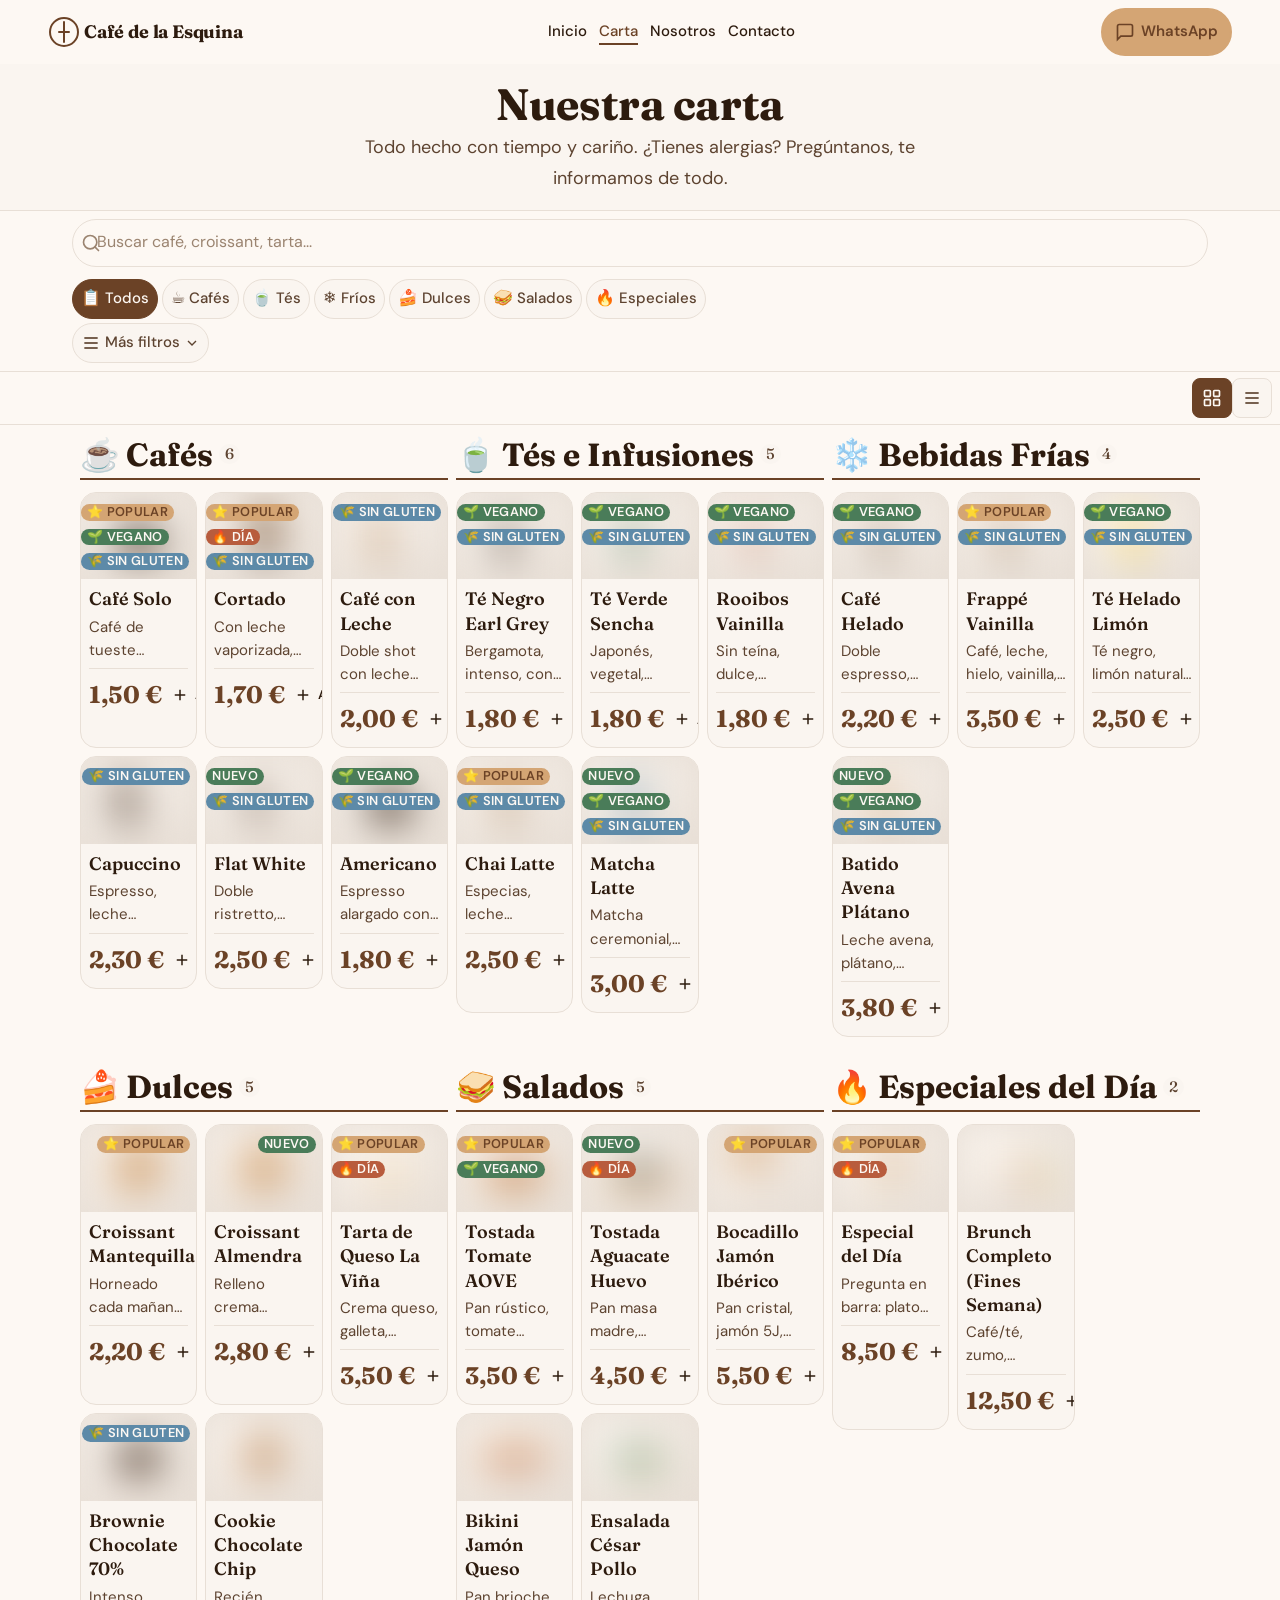
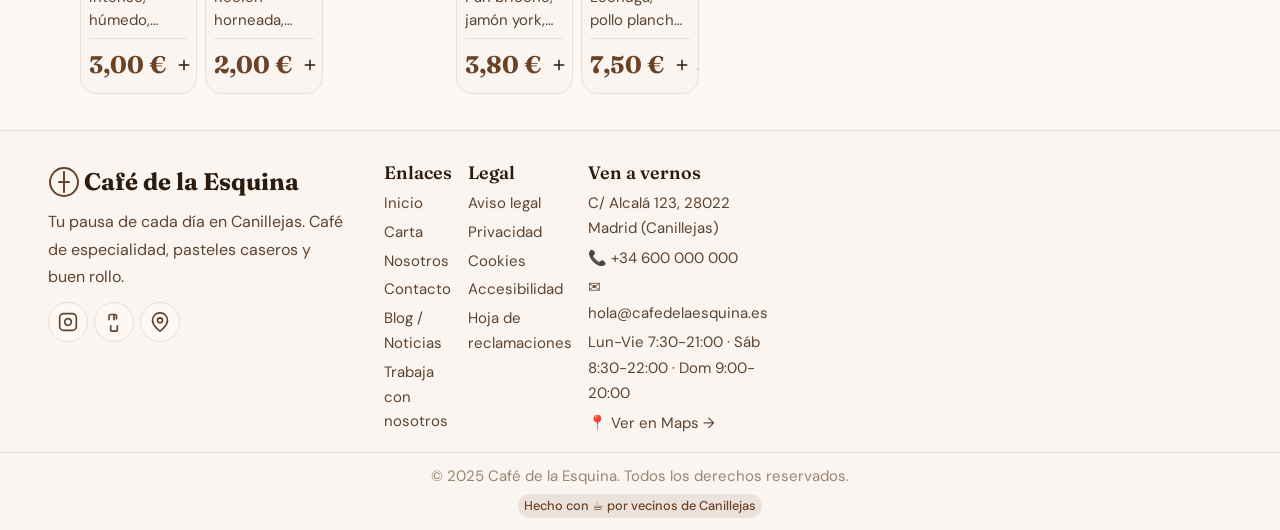
==== commit 3c3efafd: "Fix: all image references to .svg, created missing SVGs for local + deploy" ====
--- a/carta.html
+++ b/carta.html
@@ -12,7 +12,7 @@
   <meta property="og:url" content="https://cafe-esquina-demo.netlify.app/carta.html">
   <meta property="og:title" content="Carta completa | Café de la Esquina">
   <meta property="og:description" content="Cafés de especialidad, tés, bebidas frías, dulces caseros y salados. Filtra por categoría y pide por WhatsApp.">
-  <meta property="og:image" content="https://cafe-esquina-demo.netlify.app/assets/images/og-carta.webp">
+  <meta property="og:image" content="https://cafe-esquina-demo.netlify.app/assets/images/og-carta.svg">
 
   <!-- Twitter Card -->
   <meta name="twitter:card" content="summary_large_image">
